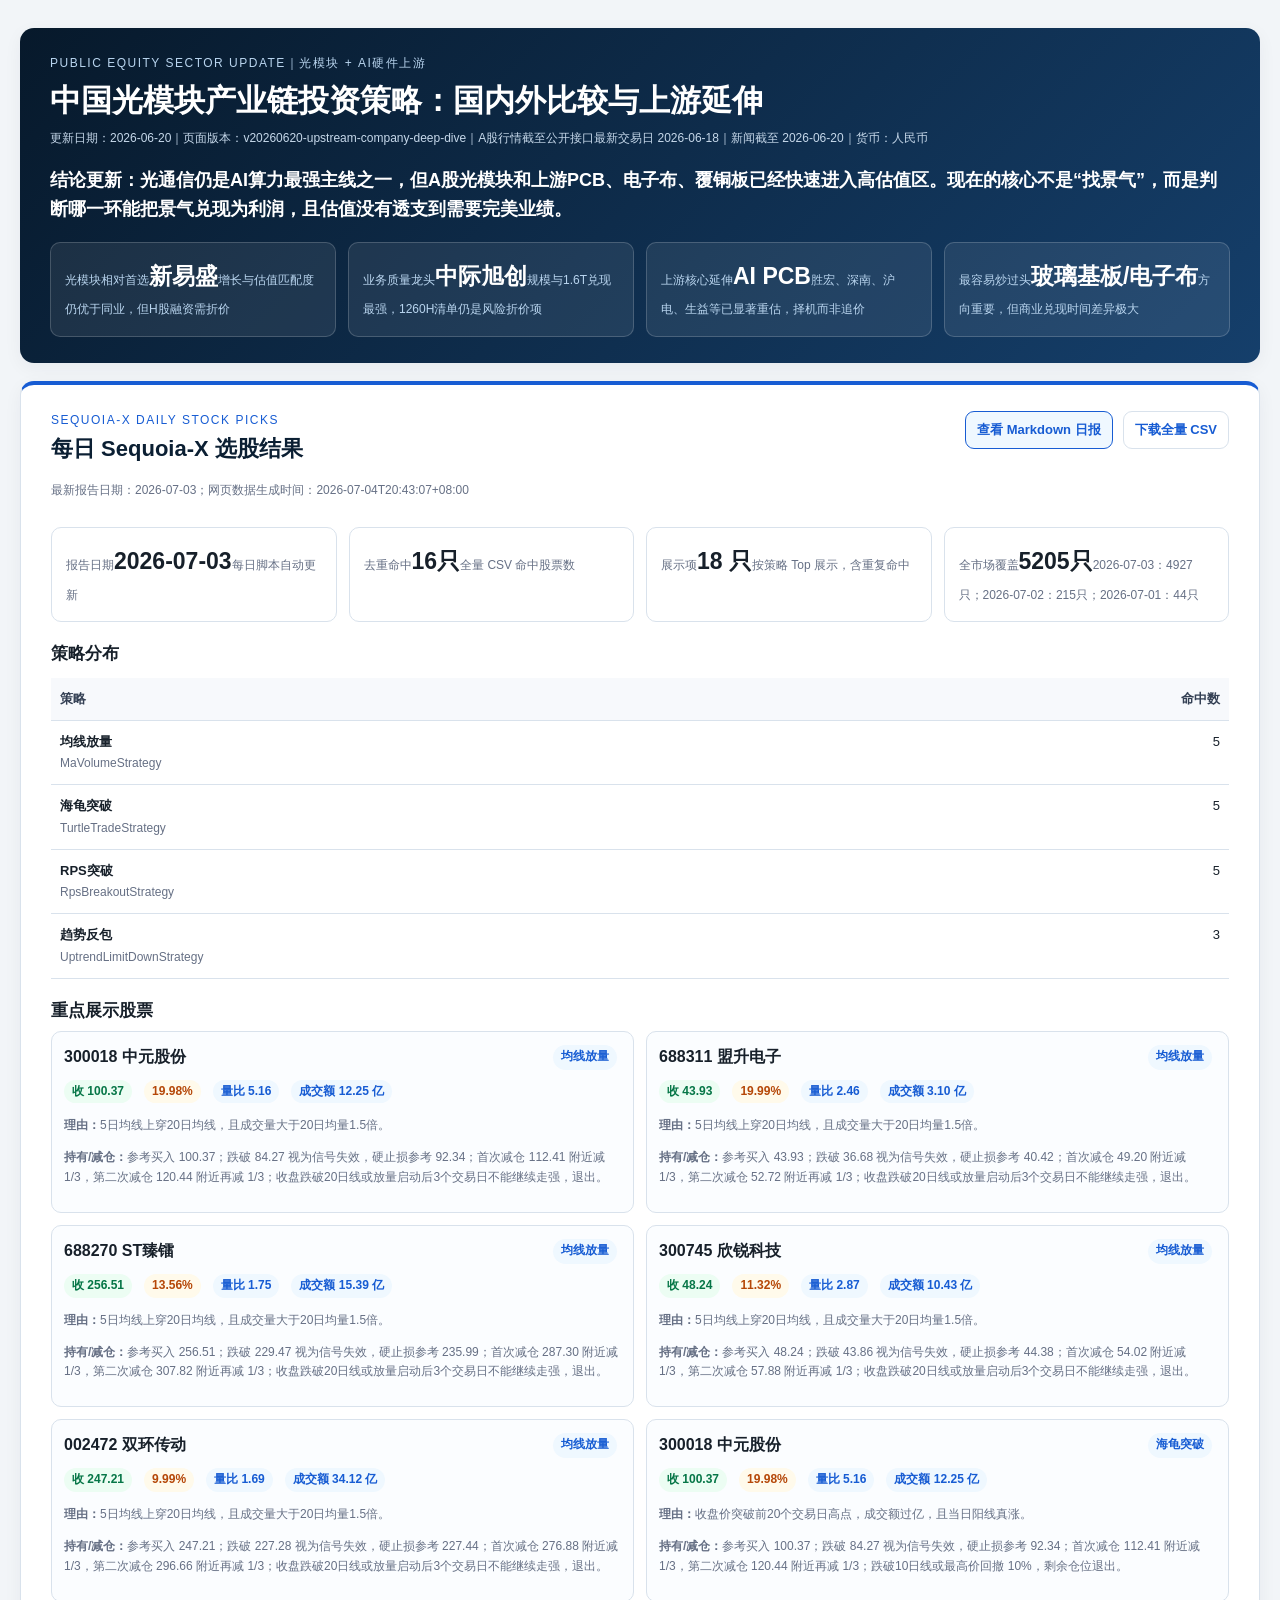
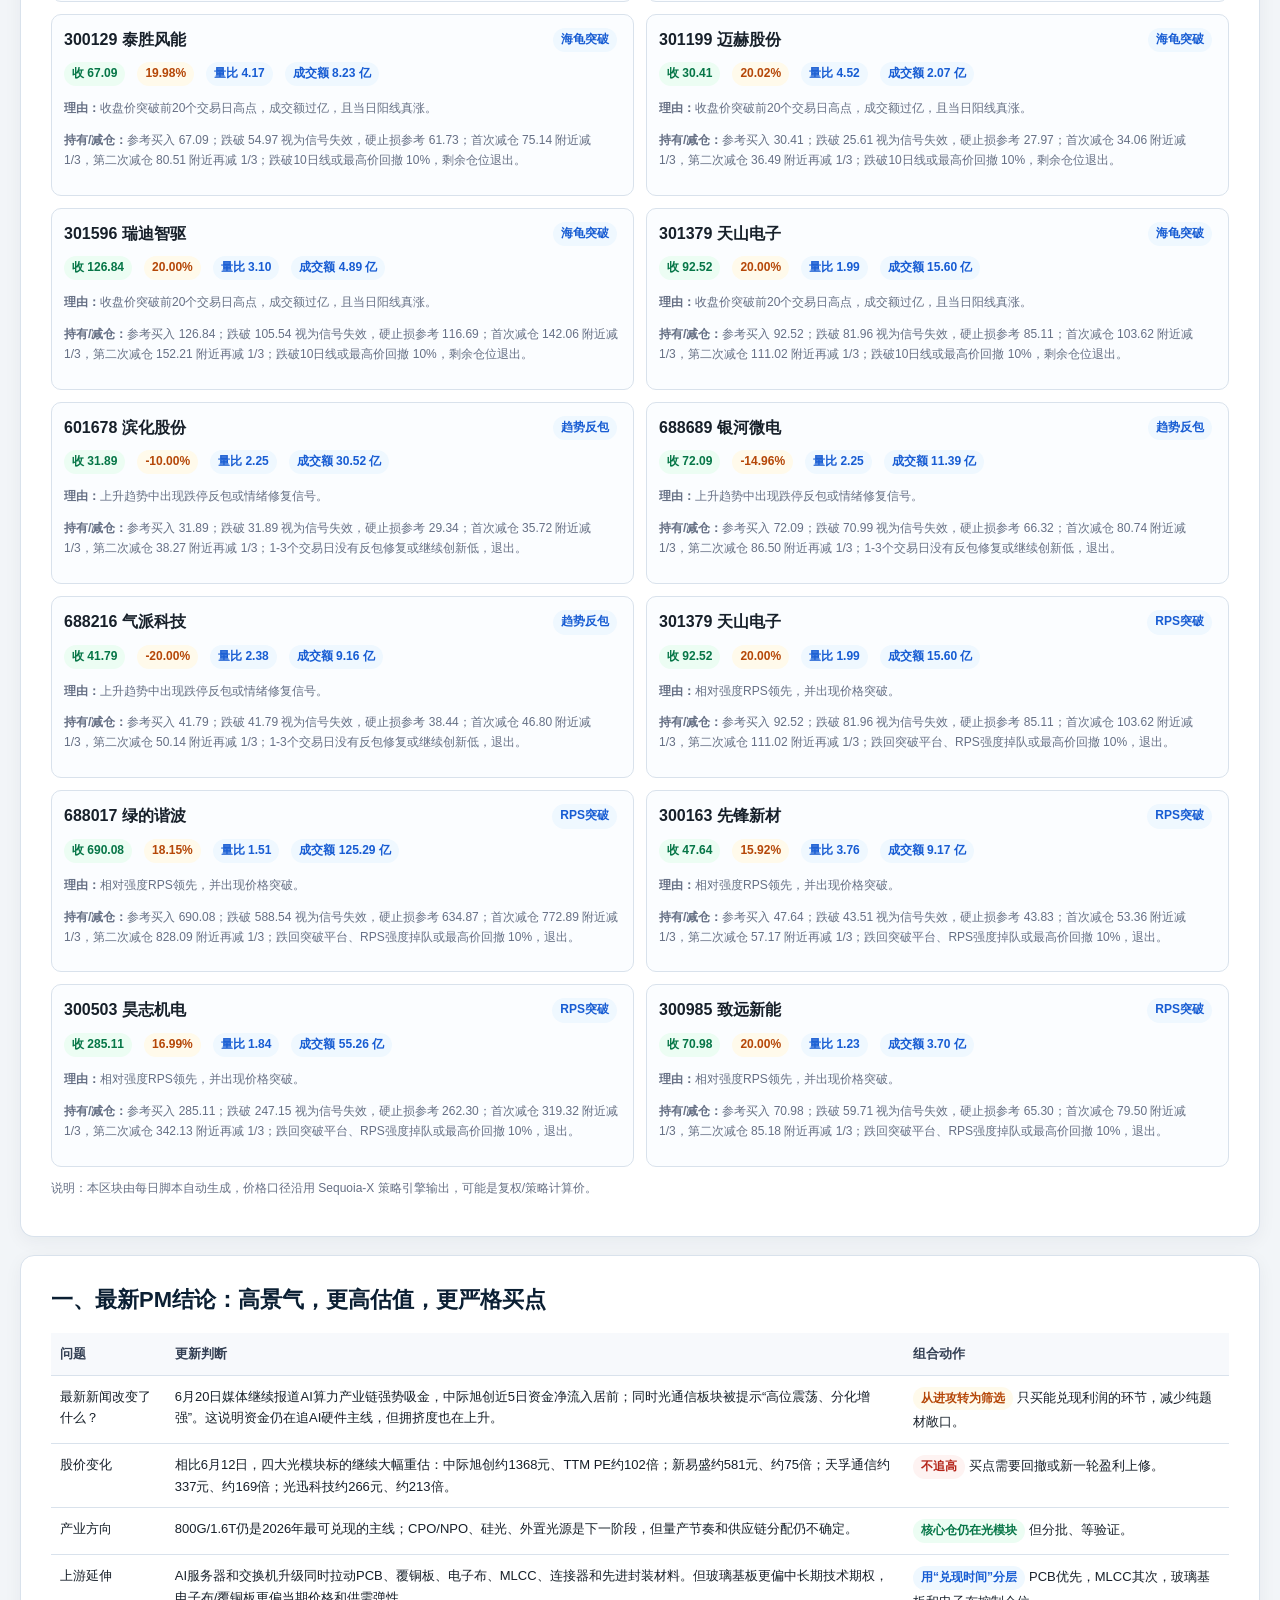
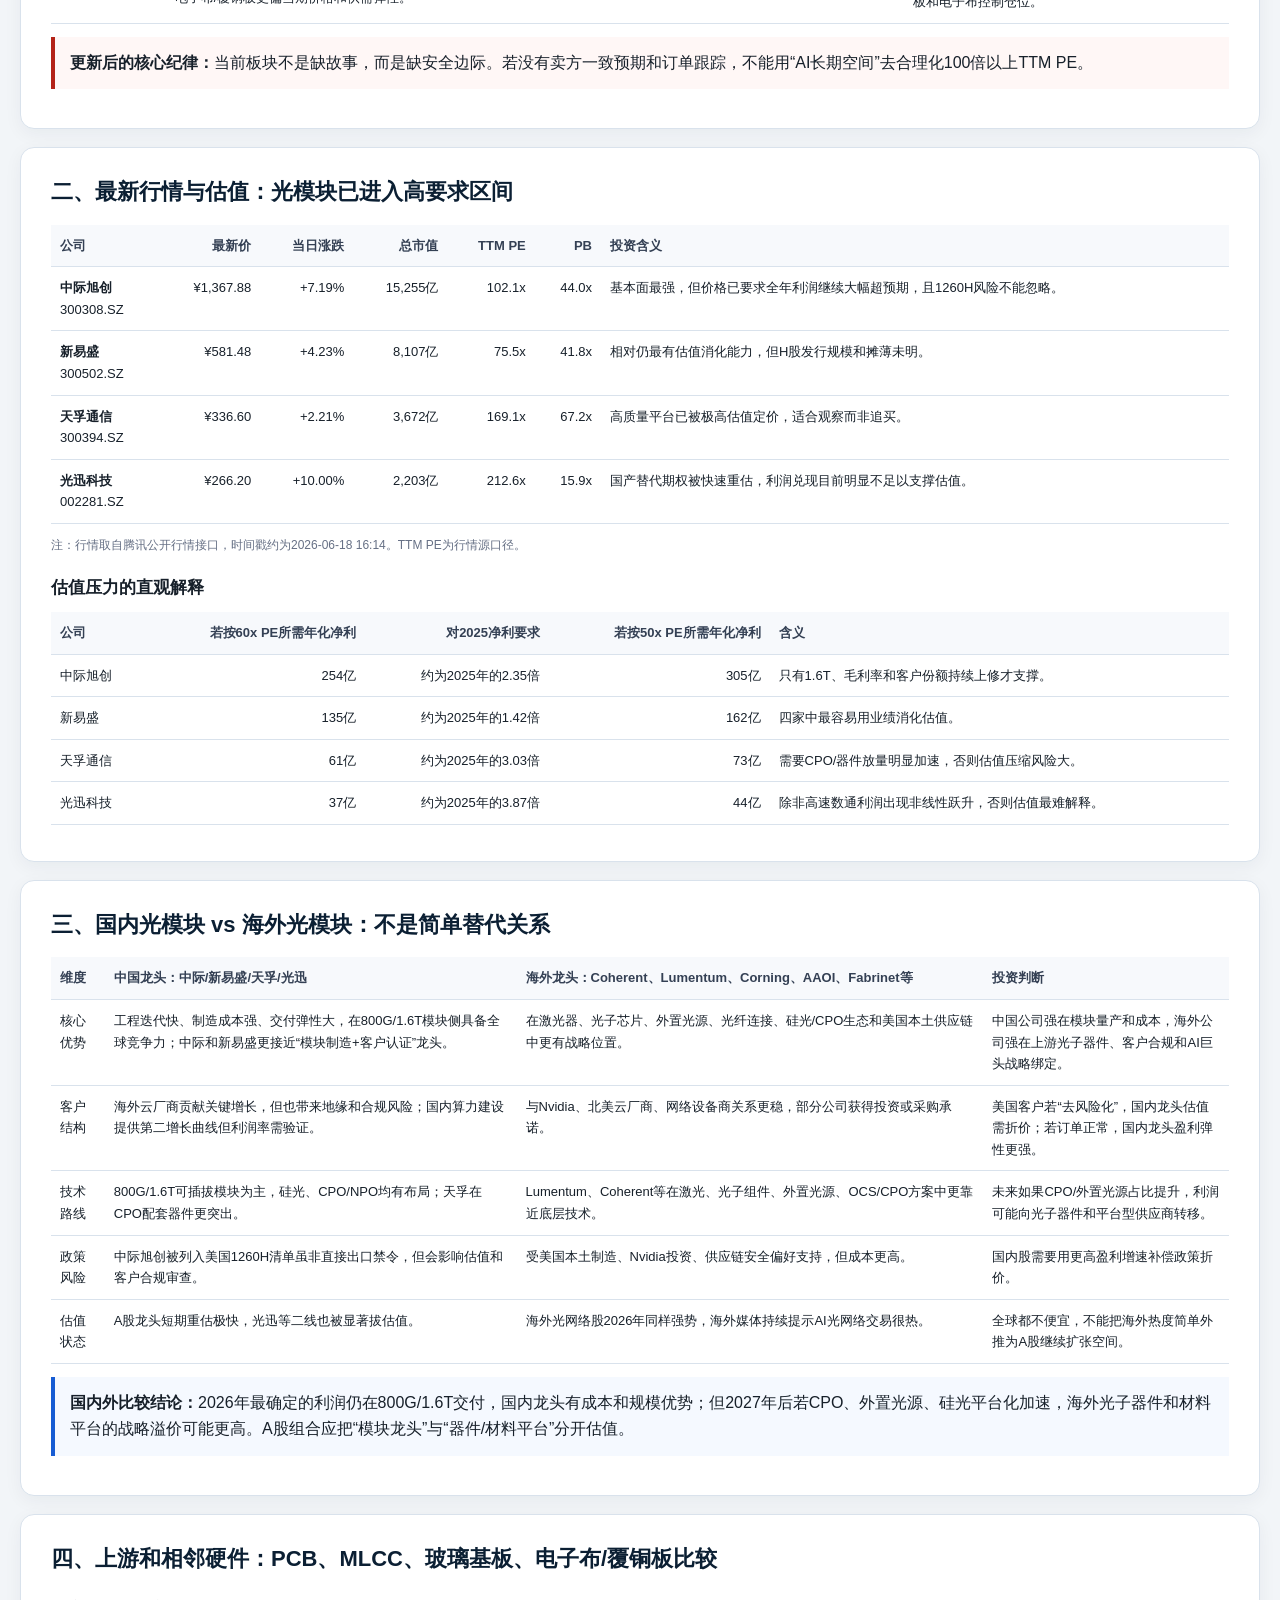
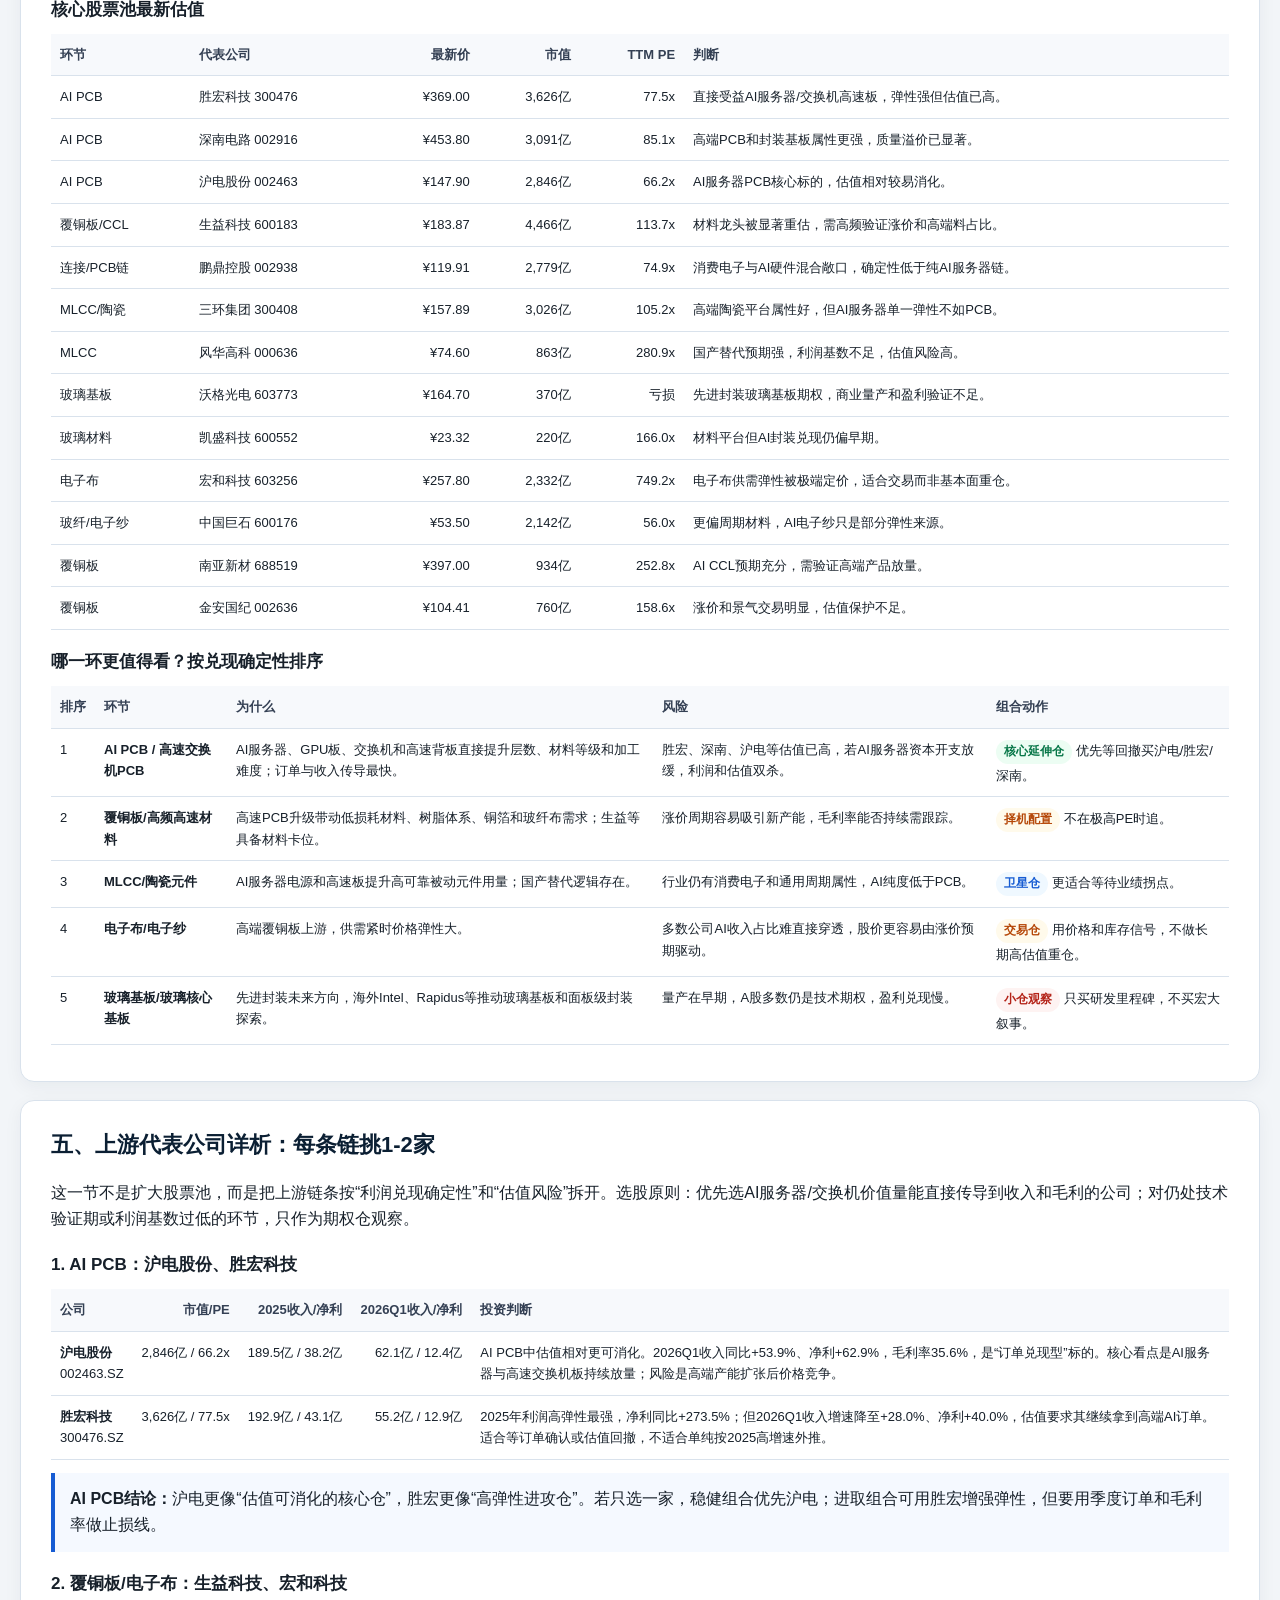
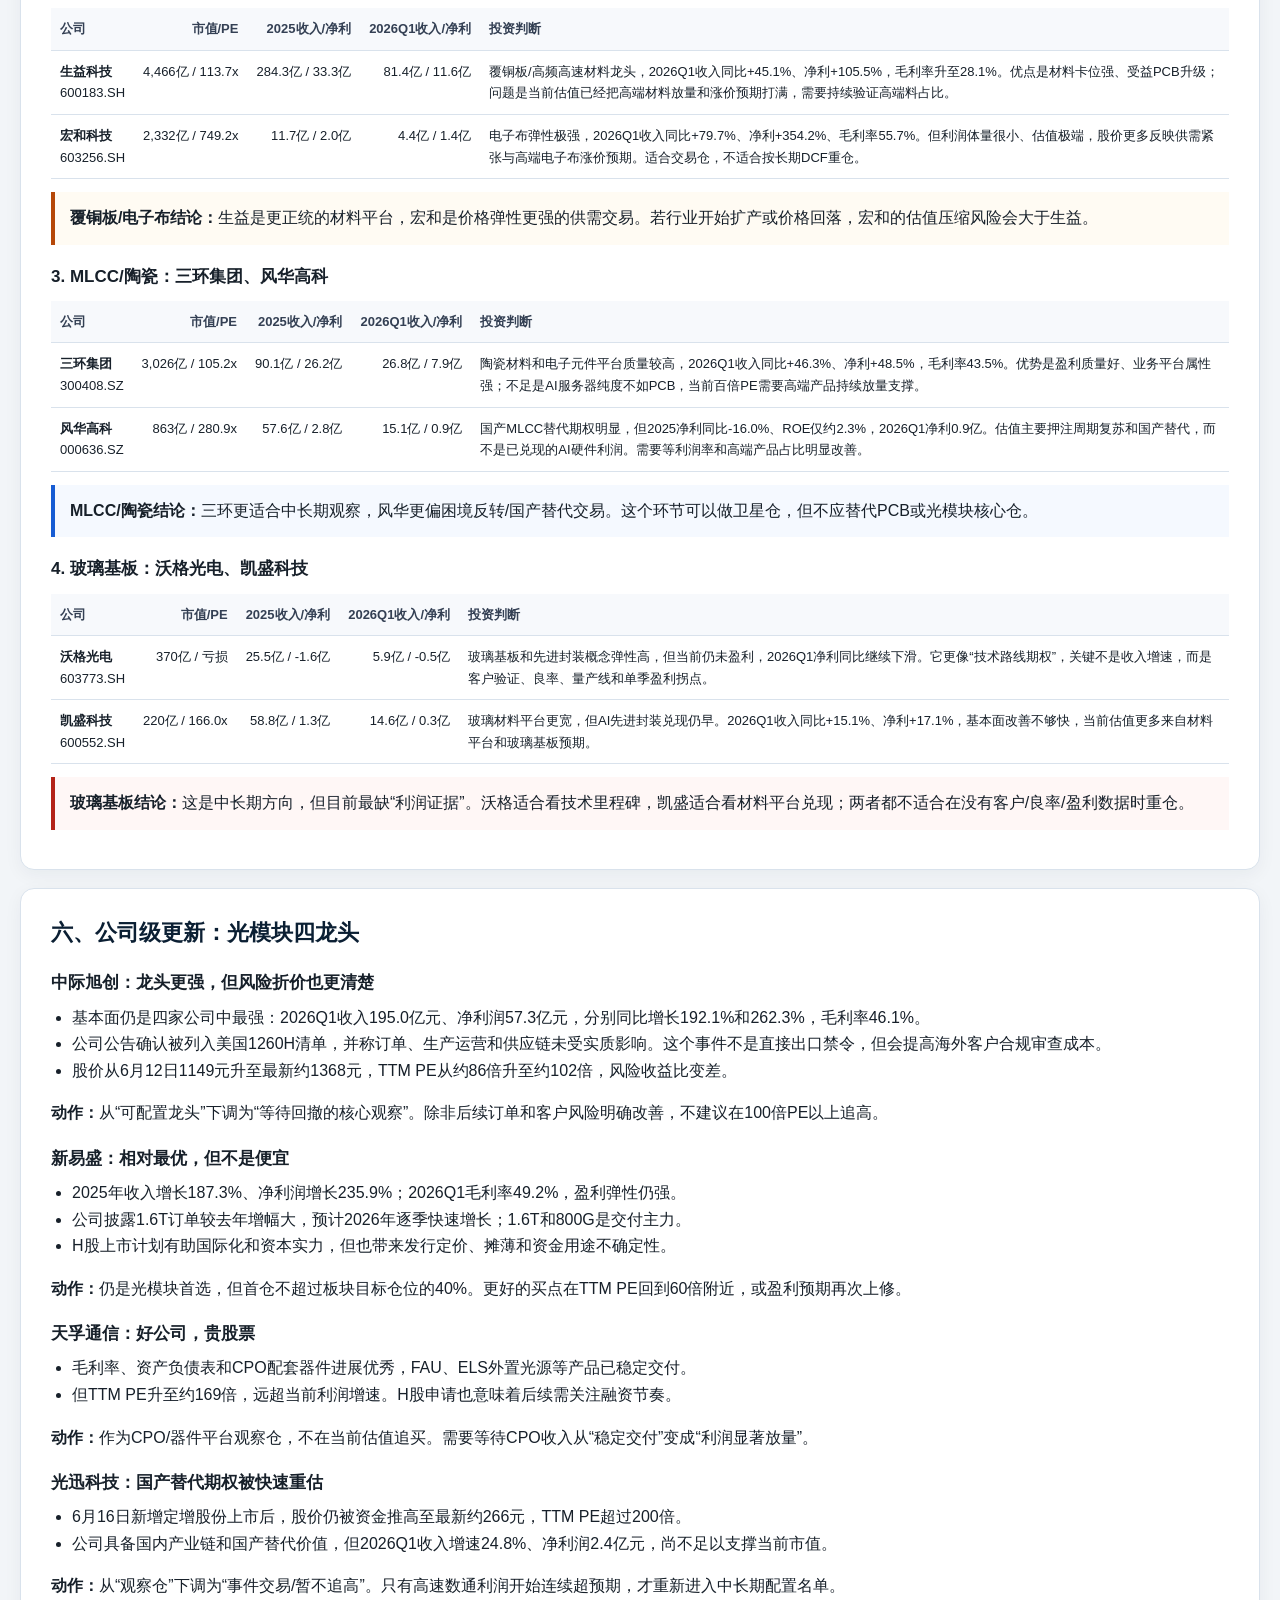
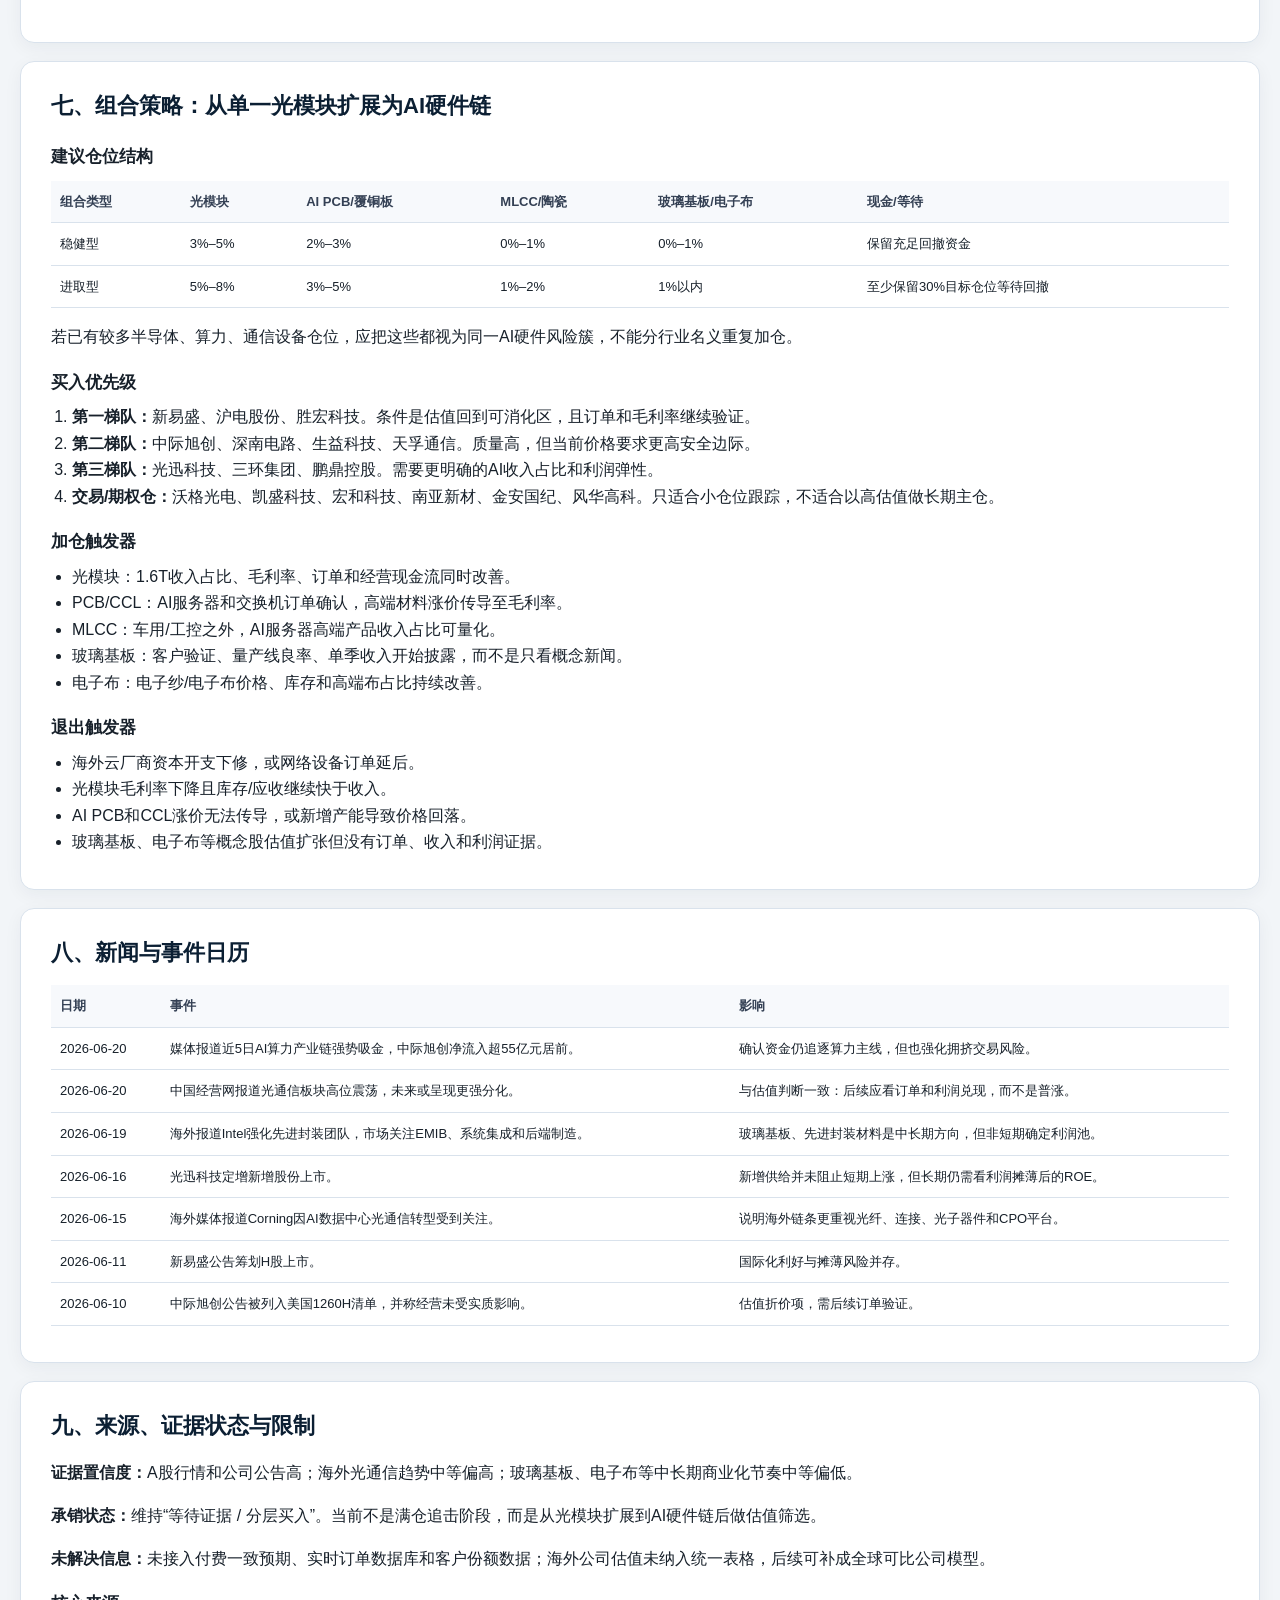
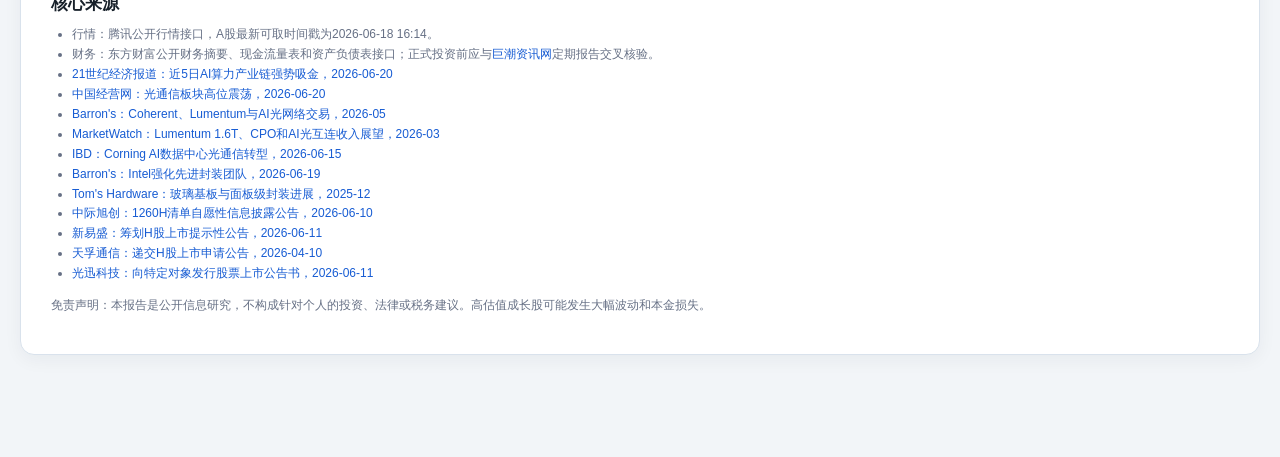
==== index.html @ 42ef9b93 "Add GitHub Pages root entry" ====
<!doctype html>
<html lang="zh-CN">
<head>
  <meta charset="utf-8">
  <meta name="viewport" content="width=device-width,initial-scale=1">
  <meta http-equiv="refresh" content="0; url=./optical-module-report-page/">
  <title>股票分析</title>
  <style>
    body{font-family:"Microsoft YaHei","PingFang SC",Arial,sans-serif;margin:0;background:#f2f5f8;color:#17202a}
    main{max-width:720px;margin:80px auto;padding:28px;background:#fff;border:1px solid #d9e2ec;border-radius:14px}
    a{color:#175cd3;text-decoration:none;font-weight:700}
  </style>
</head>
<body>
  <main>
    <h1>股票分析</h1>
    <p>正在跳转到股票分析网页。</p>
    <p><a href="./optical-module-report-page/">如果没有自动跳转，请点击这里</a></p>
  </main>
</body>
</html>
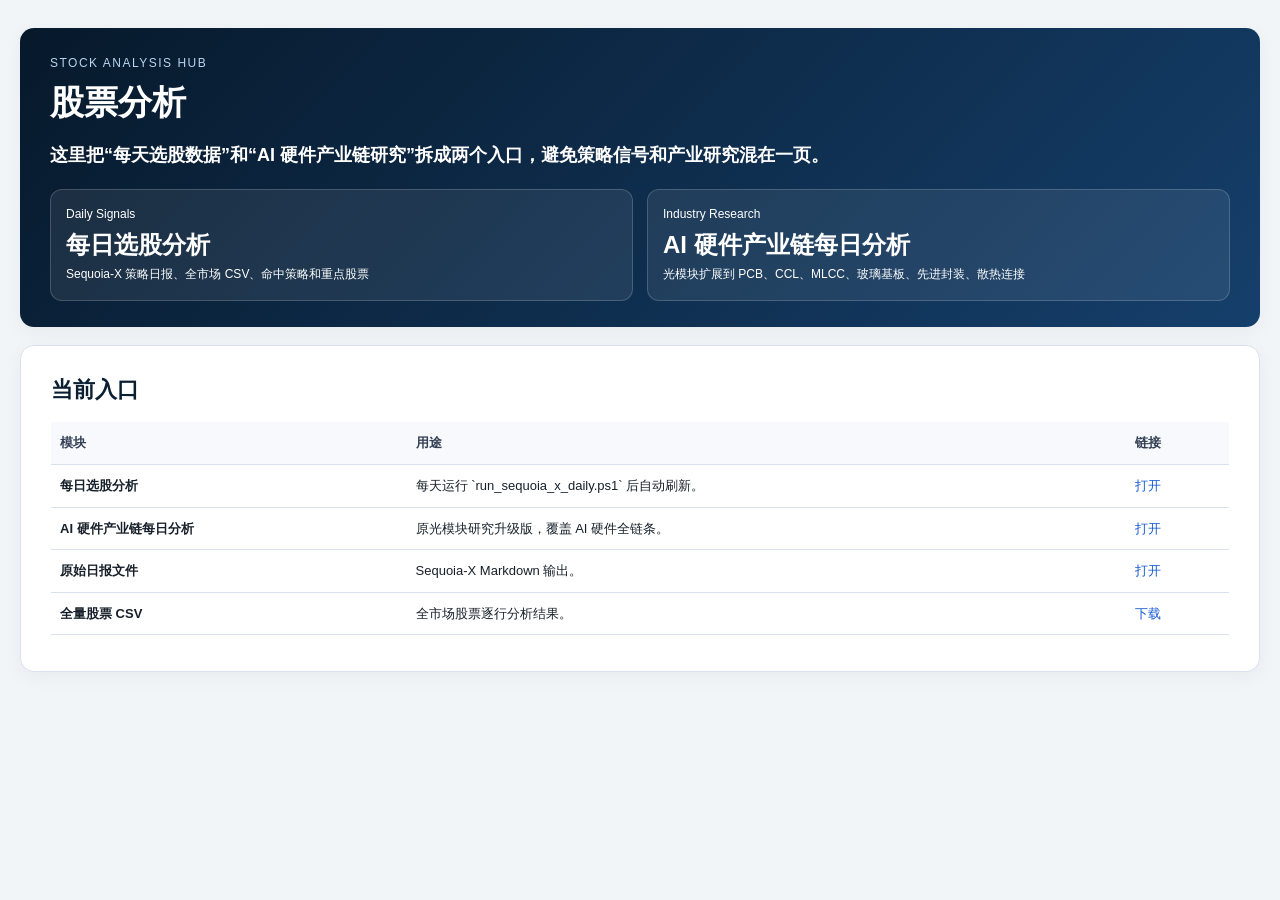
==== commit e3fa48b2: "Separate daily signals and AI hardware pages" ====
--- a/index.html
+++ b/index.html
@@ -3,19 +3,39 @@
 <head>
   <meta charset="utf-8">
   <meta name="viewport" content="width=device-width,initial-scale=1">
-  <meta http-equiv="refresh" content="0; url=./optical-module-report-page/">
   <title>股票分析</title>
-  <style>
-    body{font-family:"Microsoft YaHei","PingFang SC",Arial,sans-serif;margin:0;background:#f2f5f8;color:#17202a}
-    main{max-width:720px;margin:80px auto;padding:28px;background:#fff;border:1px solid #d9e2ec;border-radius:14px}
-    a{color:#175cd3;text-decoration:none;font-weight:700}
-  </style>
+  <link rel="stylesheet" href="./assets/site.css">
 </head>
 <body>
-  <main>
+<main>
+  <header class="hero">
+    <div class="eyebrow">Stock Analysis Hub</div>
     <h1>股票分析</h1>
-    <p>正在跳转到股票分析网页。</p>
-    <p><a href="./optical-module-report-page/">如果没有自动跳转，请点击这里</a></p>
-  </main>
+    <p class="lead">这里把“每天选股数据”和“AI 硬件产业链研究”拆成两个入口，避免策略信号和产业研究混在一页。</p>
+    <div class="grid two">
+      <a class="card darkcard" href="./daily-stock/">
+        <span class="label">Daily Signals</span>
+        <span class="metric">每日选股分析</span>
+        <span class="label">Sequoia-X 策略日报、全市场 CSV、命中策略和重点股票</span>
+      </a>
+      <a class="card darkcard" href="./ai-hardware/">
+        <span class="label">Industry Research</span>
+        <span class="metric">AI 硬件产业链每日分析</span>
+        <span class="label">光模块扩展到 PCB、CCL、MLCC、玻璃基板、先进封装、散热连接</span>
+      </a>
+    </div>
+  </header>
+
+  <section>
+    <h2>当前入口</h2>
+    <table>
+      <tr><th>模块</th><th>用途</th><th>链接</th></tr>
+      <tr><td><b>每日选股分析</b></td><td>每天运行 `run_sequoia_x_daily.ps1` 后自动刷新。</td><td><a href="./daily-stock/">打开</a></td></tr>
+      <tr><td><b>AI 硬件产业链每日分析</b></td><td>原光模块研究升级版，覆盖 AI 硬件全链条。</td><td><a href="./ai-hardware/">打开</a></td></tr>
+      <tr><td><b>原始日报文件</b></td><td>Sequoia-X Markdown 输出。</td><td><a href="./sequoia/LATEST.md">打开</a></td></tr>
+      <tr><td><b>全量股票 CSV</b></td><td>全市场股票逐行分析结果。</td><td><a href="./sequoia/latest_all_stocks_analysis.csv">下载</a></td></tr>
+    </table>
+  </section>
+</main>
 </body>
 </html>
--- a/assets/site.css
+++ b/assets/site.css
@@ -0,0 +1,287 @@
+:root {
+  --navy: #0b1f33;
+  --blue: #175cd3;
+  --green: #067647;
+  --amber: #b54708;
+  --red: #b42318;
+  --gray: #667085;
+  --line: #d9e2ec;
+  --bg: #f2f5f8;
+}
+
+* {
+  box-sizing: border-box;
+}
+
+body {
+  margin: 0;
+  background: var(--bg);
+  color: #17202a;
+  font-family: "Microsoft YaHei", "PingFang SC", Arial, sans-serif;
+  line-height: 1.66;
+}
+
+main {
+  max-width: 1280px;
+  margin: 28px auto;
+  padding: 0 20px 56px;
+}
+
+header,
+section,
+.panel {
+  background: #fff;
+  border: 1px solid var(--line);
+  border-radius: 14px;
+  box-shadow: 0 5px 18px rgba(16, 42, 67, .05);
+  margin-bottom: 18px;
+  padding: 26px 30px;
+}
+
+header.hero {
+  background: linear-gradient(135deg, #07192b, #153f6b);
+  border: 0;
+  color: #fff;
+}
+
+.eyebrow {
+  color: #b9d5ef;
+  font-size: 12px;
+  letter-spacing: 1.5px;
+  text-transform: uppercase;
+}
+
+h1 {
+  font-size: 34px;
+  line-height: 1.22;
+  margin: 8px 0 12px;
+}
+
+h2 {
+  color: var(--navy);
+  font-size: 22px;
+  margin: 0 0 14px;
+}
+
+h3 {
+  font-size: 17px;
+  margin: 18px 0 6px;
+}
+
+a {
+  color: var(--blue);
+  text-decoration: none;
+}
+
+table {
+  border-collapse: collapse;
+  font-size: 13px;
+  margin: 10px 0;
+  width: 100%;
+}
+
+th,
+td {
+  border-bottom: 1px solid var(--line);
+  padding: 10px 9px;
+  text-align: left;
+  vertical-align: top;
+}
+
+th {
+  background: #f7f9fc;
+  color: #344054;
+  white-space: nowrap;
+}
+
+.num {
+  text-align: right;
+  white-space: nowrap;
+}
+
+.lead {
+  font-size: 18px;
+  font-weight: 700;
+}
+
+.small,
+.meta {
+  color: var(--gray);
+  font-size: 12px;
+}
+
+header .meta {
+  color: #c6d8ea;
+}
+
+.grid {
+  display: grid;
+  gap: 14px;
+  grid-template-columns: repeat(4, 1fr);
+}
+
+.grid.two {
+  grid-template-columns: repeat(2, 1fr);
+}
+
+.grid.three {
+  grid-template-columns: repeat(3, 1fr);
+}
+
+.card {
+  background: #fff;
+  border: 1px solid var(--line);
+  border-radius: 12px;
+  padding: 15px;
+}
+
+.darkcard {
+  background: rgba(255, 255, 255, .08);
+  border-color: rgba(255, 255, 255, .18);
+}
+
+.metric {
+  display: block;
+  font-size: 24px;
+  font-weight: 800;
+}
+
+.label {
+  color: var(--gray);
+  display: block;
+  font-size: 12px;
+}
+
+.darkcard .label,
+.darkcard .metric {
+  color: #fff;
+}
+
+.tag {
+  border-radius: 999px;
+  display: inline-block;
+  font-size: 12px;
+  font-weight: 700;
+  margin: 1px 4px 1px 0;
+  padding: 2px 8px;
+}
+
+.pos {
+  background: #ecfdf3;
+  color: var(--green);
+}
+
+.warn {
+  background: #fffaeb;
+  color: var(--amber);
+}
+
+.neg {
+  background: #fef3f2;
+  color: var(--red);
+}
+
+.info {
+  background: #eff8ff;
+  color: var(--blue);
+}
+
+.button {
+  background: #fff;
+  border: 1px solid var(--line);
+  border-radius: 10px;
+  display: inline-block;
+  font-weight: 700;
+  padding: 9px 13px;
+}
+
+.button.primary {
+  background: #eff8ff;
+  border-color: var(--blue);
+}
+
+.actions {
+  display: flex;
+  flex-wrap: wrap;
+  gap: 10px;
+}
+
+.split-head {
+  align-items: flex-start;
+  display: flex;
+  flex-wrap: wrap;
+  gap: 16px;
+  justify-content: space-between;
+}
+
+.callout {
+  background: #f5f9ff;
+  border-left: 4px solid var(--blue);
+  margin: 13px 0;
+  padding: 13px 15px;
+}
+
+.riskbox {
+  background: #fff7f6;
+  border-left-color: var(--red);
+}
+
+.warnbox {
+  background: #fffbf3;
+  border-left-color: var(--amber);
+}
+
+.pick-list {
+  display: grid;
+  gap: 12px;
+  grid-template-columns: repeat(2, 1fr);
+}
+
+.pick {
+  background: #fbfdff;
+  border: 1px solid var(--line);
+  border-radius: 10px;
+  padding: 12px;
+}
+
+.pick-title {
+  display: flex;
+  font-weight: 800;
+  gap: 8px;
+  justify-content: space-between;
+}
+
+.pick-meta {
+  display: flex;
+  flex-wrap: wrap;
+  gap: 8px;
+  margin: 8px 0;
+}
+
+.empty {
+  background: #fafafa;
+  border: 1px dashed var(--line);
+  border-radius: 10px;
+  color: var(--gray);
+  padding: 12px;
+}
+
+@media (max-width: 900px) {
+  .grid,
+  .grid.two,
+  .grid.three,
+  .pick-list {
+    grid-template-columns: 1fr;
+  }
+
+  header,
+  section,
+  .panel {
+    padding: 20px;
+  }
+
+  table {
+    display: block;
+    overflow-x: auto;
+  }
+}
